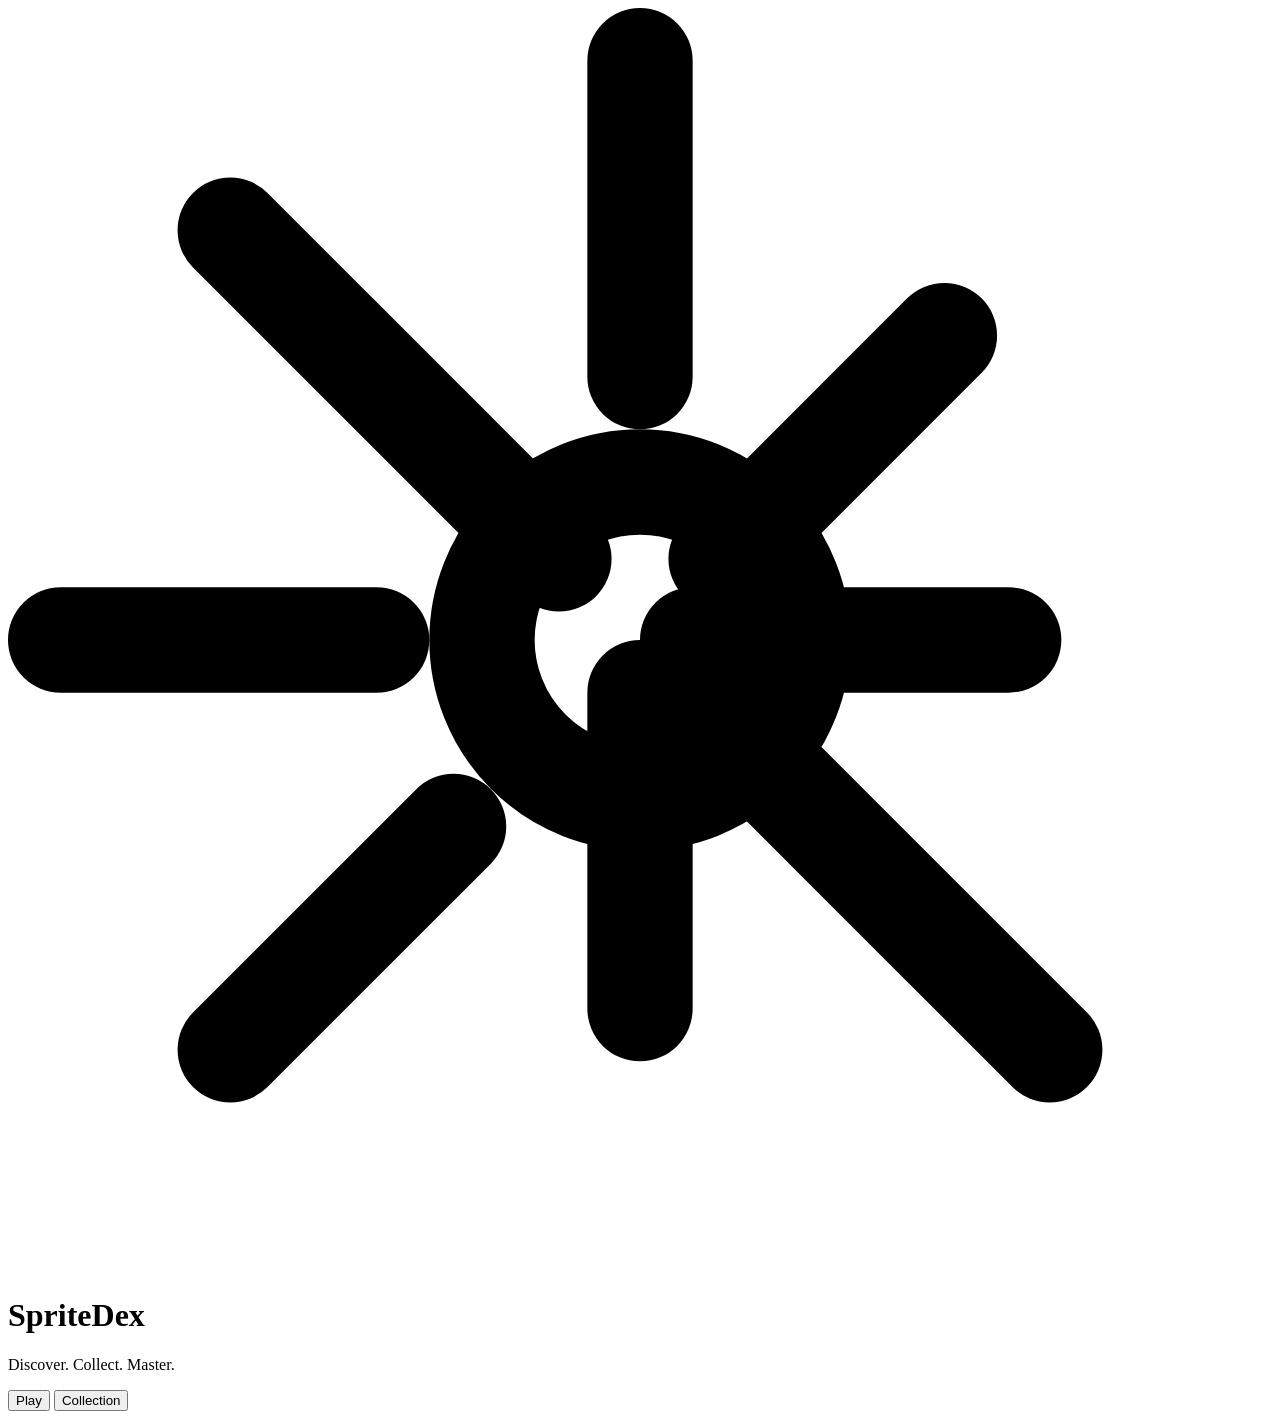
==== index.html @ acca2edb "Add HTML with settings gear icon" ====
<!DOCTYPE html>
<html lang="en">
<head>
    <meta charset="UTF-8">
    <meta name="viewport" content="width=device-width, initial-scale=1.0">
    <title>SpriteDex</title>
    <link rel="stylesheet" href="styles.css">
</head>
<body>
    <div class="container">
        <!-- Settings Gear Icon -->
        <div class="settings-icon">
            <svg viewBox="0 0 24 24" fill="none" stroke="currentColor" stroke-width="2" stroke-linecap="round" stroke-linejoin="round">
                <circle cx="12" cy="12" r="3"></circle>
                <path d="M12 1v6m0 6v6M4.22 4.22l4.24 4.24m5.08 5.08l4.24 4.24M1 12h6m6 0h6M4.22 19.78l4.24-4.24m5.08-5.08l4.24-4.24M19.78 19.78l-4.24-4.24m-5.08-5.08l-4.24-4.24"></path>
            </svg>
        </div>

        <!-- Main Content -->
        <div class="content">
            <h1 class="title">SpriteDex</h1>
            <p class="subtitle">Discover. Collect. Master.</p>
            
            <div class="button-group">
                <button class="btn btn-primary">Play</button>
                <button class="btn btn-secondary">Collection</button>
            </div>
        </div>
    </div>
</body>
</html>
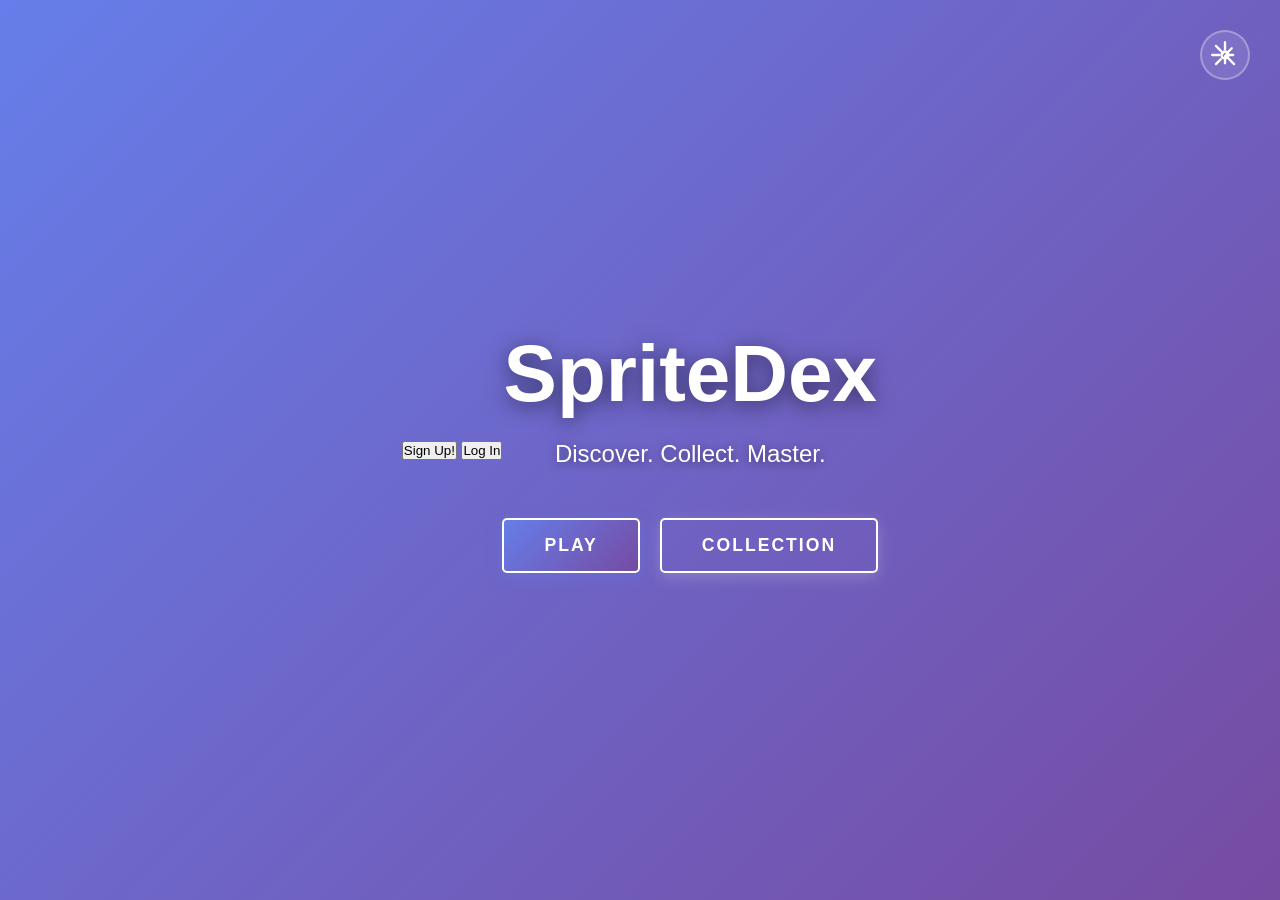
==== commit 80681b1c: "Add Sign Up and Log In buttons to header" ====
--- a/index.html
+++ b/index.html
@@ -16,6 +16,12 @@
             </svg>
         </div>
 
+        <!-- Auth Buttons (Top Right) -->
+        <div class="auth-buttons">
+            <button class="auth-btn auth-signup">Sign Up!</button>
+            <button class="auth-btn auth-login">Log In</button>
+        </div>
+
         <!-- Main Content -->
         <div class="content">
             <h1 class="title">SpriteDex</h1>
--- a/styles.css
+++ b/styles.css
@@ -0,0 +1,185 @@
+* {
+    margin: 0;
+    padding: 0;
+    box-sizing: border-box;
+}
+
+body {
+    font-family: 'Arial', sans-serif;
+    background: linear-gradient(135deg, #667eea 0%, #764ba2 100%);
+    min-height: 100vh;
+    display: flex;
+    justify-content: center;
+    align-items: center;
+    overflow: hidden;
+}
+
+.container {
+    position: relative;
+    width: 100%;
+    height: 100vh;
+    display: flex;
+    justify-content: center;
+    align-items: center;
+}
+
+/* Settings Gear Icon */
+.settings-icon {
+    position: absolute;
+    top: 30px;
+    right: 30px;
+    width: 50px;
+    height: 50px;
+    background: rgba(255, 255, 255, 0.1);
+    border: 2px solid rgba(255, 255, 255, 0.3);
+    border-radius: 50%;
+    display: flex;
+    justify-content: center;
+    align-items: center;
+    cursor: pointer;
+    transition: all 0.3s ease;
+    color: #fff;
+    z-index: 100;
+}
+
+.settings-icon:hover {
+    background: rgba(255, 255, 255, 0.2);
+    border-color: rgba(255, 255, 255, 0.6);
+    transform: rotate(90deg);
+    box-shadow: 0 0 20px rgba(255, 255, 255, 0.4);
+}
+
+.settings-icon svg {
+    width: 28px;
+    height: 28px;
+}
+
+/* Main Content */
+.content {
+    text-align: center;
+    color: white;
+    z-index: 10;
+}
+
+.title {
+    font-size: 5rem;
+    font-weight: bold;
+    margin-bottom: 20px;
+    text-shadow: 0 4px 20px rgba(0, 0, 0, 0.5);
+    animation: slideDown 0.8s ease-out;
+}
+
+.subtitle {
+    font-size: 1.5rem;
+    margin-bottom: 50px;
+    text-shadow: 0 2px 10px rgba(0, 0, 0, 0.4);
+    animation: fadeIn 1s ease-out 0.3s both;
+}
+
+/* Buttons */
+.button-group {
+    display: flex;
+    gap: 20px;
+    justify-content: center;
+    animation: fadeIn 1s ease-out 0.6s both;
+}
+
+.btn {
+    padding: 15px 40px;
+    font-size: 1.1rem;
+    font-weight: bold;
+    border: none;
+    border-radius: 5px;
+    cursor: pointer;
+    transition: all 0.3s ease;
+    text-transform: uppercase;
+    letter-spacing: 2px;
+}
+
+.btn-primary {
+    background: linear-gradient(135deg, #667eea 0%, #764ba2 100%);
+    color: white;
+    border: 2px solid white;
+    box-shadow: 0 4px 15px rgba(102, 126, 234, 0.4);
+}
+
+.btn-primary:hover {
+    transform: scale(1.05);
+    box-shadow: 0 6px 25px rgba(102, 126, 234, 0.6);
+    background: linear-gradient(135deg, #764ba2 0%, #667eea 100%);
+}
+
+.btn-primary:active {
+    transform: scale(0.98);
+}
+
+.btn-secondary {
+    background: transparent;
+    color: white;
+    border: 2px solid white;
+    box-shadow: 0 4px 15px rgba(255, 255, 255, 0.2);
+}
+
+.btn-secondary:hover {
+    background: rgba(255, 255, 255, 0.1);
+    transform: scale(1.05);
+    box-shadow: 0 6px 25px rgba(255, 255, 255, 0.4);
+}
+
+.btn-secondary:active {
+    transform: scale(0.98);
+}
+
+/* Animations */
+@keyframes slideDown {
+    from {
+        opacity: 0;
+        transform: translateY(-50px);
+    }
+    to {
+        opacity: 1;
+        transform: translateY(0);
+    }
+}
+
+@keyframes fadeIn {
+    from {
+        opacity: 0;
+    }
+    to {
+        opacity: 1;
+    }
+}
+
+/* Responsive Design */
+@media (max-width: 768px) {
+    .title {
+        font-size: 3rem;
+    }
+
+    .subtitle {
+        font-size: 1.2rem;
+    }
+
+    .button-group {
+        flex-direction: column;
+        gap: 15px;
+    }
+
+    .btn {
+        padding: 12px 30px;
+        font-size: 1rem;
+    }
+
+    .settings-icon {
+        width: 40px;
+        height: 40px;
+        top: 20px;
+        right: 20px;
+    }
+
+    .settings-icon svg {
+        width: 24px;
+        height: 24px;
+    }
+}
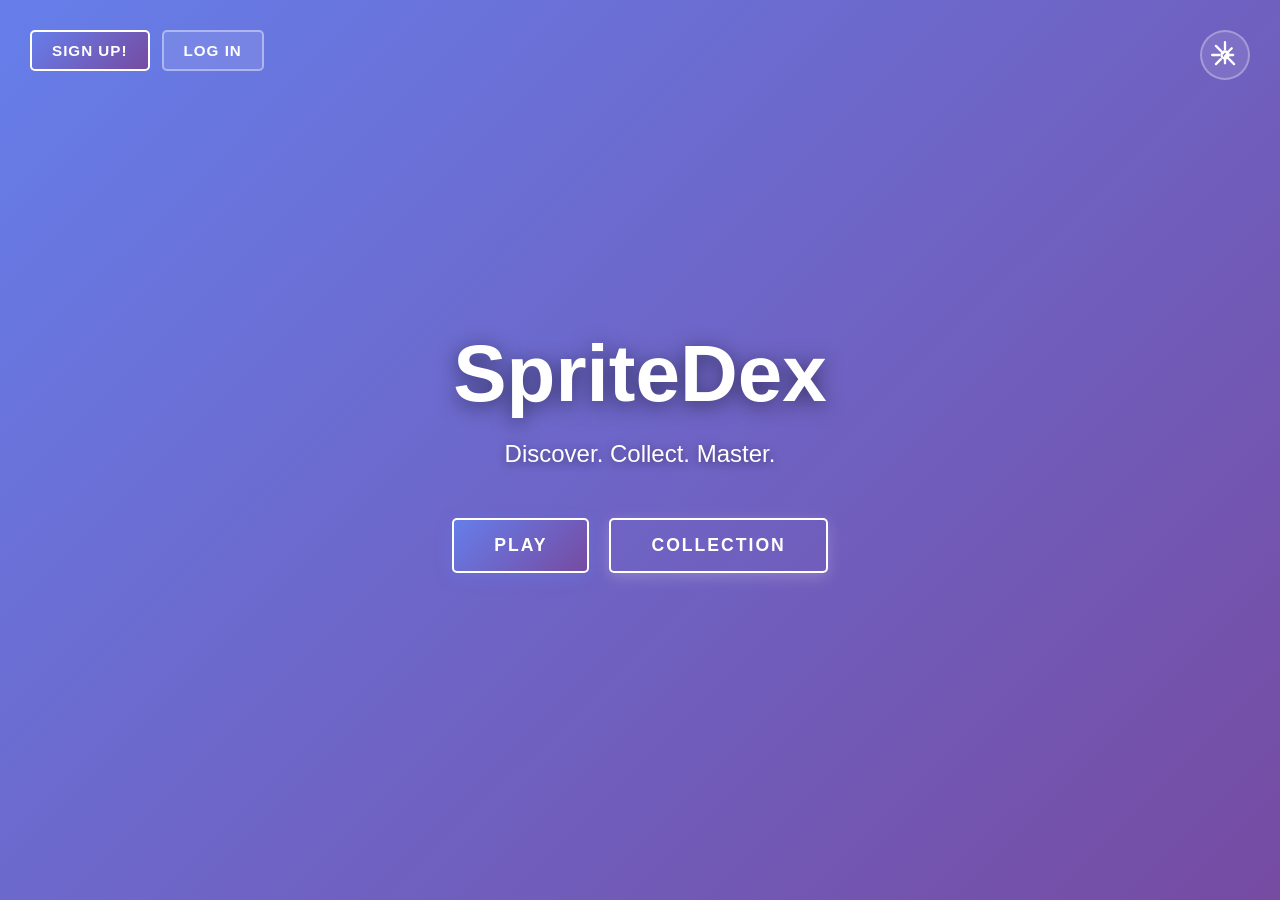
==== commit bf0b59e2: "Fix settings menu z-index by moving it outside container" ====
--- a/index.html
+++ b/index.html
@@ -7,16 +7,32 @@
     <link rel="stylesheet" href="styles.css">
 </head>
 <body>
+    <!-- Settings Menu (Moved Outside Container) -->
+    <div class="settings-menu" id="settingsMenu">
+        <div class="menu-header">
+            <h3>Settings</h3>
+            <span class="menu-close" onclick="toggleMenu()">✕</span>
+        </div>
+        <ul class="menu-list">
+            <li><a href="#settings" onclick="handleMenuClick('settings')">⚙️ Settings</a></li>
+            <li><a href="#profile" onclick="handleMenuClick('profile')">👤 Profile</a></li>
+            <li><a href="#about" onclick="handleMenuClick('about')">ℹ️ About</a></li>
+            <li><a href="#help" onclick="handleMenuClick('help')">❓ Help</a></li>
+            <li class="divider"></li>
+            <li><a href="#logout" onclick="handleMenuClick('logout')" class="logout">🚪 Logout</a></li>
+        </ul>
+    </div>
+
     <div class="container">
         <!-- Settings Gear Icon -->
-        <div class="settings-icon">
+        <div class="settings-icon" onclick="toggleMenu()">
             <svg viewBox="0 0 24 24" fill="none" stroke="currentColor" stroke-width="2" stroke-linecap="round" stroke-linejoin="round">
                 <circle cx="12" cy="12" r="3"></circle>
                 <path d="M12 1v6m0 6v6M4.22 4.22l4.24 4.24m5.08 5.08l4.24 4.24M1 12h6m6 0h6M4.22 19.78l4.24-4.24m5.08-5.08l4.24-4.24M19.78 19.78l-4.24-4.24m-5.08-5.08l-4.24-4.24"></path>
             </svg>
         </div>
 
-        <!-- Auth Buttons (Top Right) -->
+        <!-- Auth Buttons (Top Left) -->
         <div class="auth-buttons">
             <button class="auth-btn auth-signup">Sign Up!</button>
             <button class="auth-btn auth-login">Log In</button>
@@ -33,5 +49,7 @@
             </div>
         </div>
     </div>
+
+    <script src="script.js"></script>
 </body>
 </html>
--- a/styles.css
+++ b/styles.css
@@ -25,7 +25,7 @@
 
 /* Settings Gear Icon */
 .settings-icon {
-    position: absolute;
+    position: fixed;
     top: 30px;
     right: 30px;
     width: 50px;
@@ -52,6 +52,146 @@
 .settings-icon svg {
     width: 28px;
     height: 28px;
+}
+
+/* Settings Menu */
+.settings-menu {
+    position: fixed;
+    top: 90px;
+    right: 30px;
+    width: 250px;
+    background: rgba(20, 10, 40, 0.95);
+    border: 2px solid rgba(255, 255, 255, 0.3);
+    border-radius: 10px;
+    box-shadow: 0 10px 40px rgba(0, 0, 0, 0.5);
+    backdrop-filter: blur(10px);
+    opacity: 0;
+    visibility: hidden;
+    transform: translateY(-10px);
+    transition: all 0.3s ease;
+    z-index: 9999;
+}
+
+.settings-menu.active {
+    opacity: 1;
+    visibility: visible;
+    transform: translateY(0);
+}
+
+.menu-header {
+    display: flex;
+    justify-content: space-between;
+    align-items: center;
+    padding: 15px 20px;
+    border-bottom: 1px solid rgba(255, 255, 255, 0.2);
+    color: white;
+}
+
+.menu-header h3 {
+    font-size: 1.2rem;
+    font-weight: bold;
+}
+
+.menu-close {
+    cursor: pointer;
+    font-size: 1.5rem;
+    transition: all 0.3s ease;
+    color: rgba(255, 255, 255, 0.7);
+}
+
+.menu-close:hover {
+    color: white;
+    transform: rotate(90deg);
+}
+
+.menu-list {
+    list-style: none;
+    padding: 10px 0;
+}
+
+.menu-list li {
+    margin: 0;
+}
+
+.menu-list a {
+    display: block;
+    padding: 12px 20px;
+    color: rgba(255, 255, 255, 0.8);
+    text-decoration: none;
+    transition: all 0.3s ease;
+    cursor: pointer;
+}
+
+.menu-list a:hover {
+    background: rgba(255, 255, 255, 0.1);
+    color: white;
+    padding-left: 25px;
+}
+
+.menu-list a.logout {
+    color: #ff6b6b;
+}
+
+.menu-list a.logout:hover {
+    background: rgba(255, 107, 107, 0.1);
+    color: #ff8787;
+}
+
+.menu-list .divider {
+    height: 1px;
+    background: rgba(255, 255, 255, 0.1);
+    margin: 5px 0;
+}
+
+/* Auth Buttons */
+.auth-buttons {
+    position: fixed;
+    top: 30px;
+    left: 30px;
+    display: flex;
+    gap: 12px;
+    z-index: 100;
+}
+
+.auth-btn {
+    padding: 10px 20px;
+    font-size: 0.95rem;
+    font-weight: bold;
+    border: 2px solid rgba(255, 255, 255, 0.4);
+    background: rgba(255, 255, 255, 0.1);
+    color: white;
+    border-radius: 5px;
+    cursor: pointer;
+    transition: all 0.3s ease;
+    text-transform: uppercase;
+    letter-spacing: 1px;
+}
+
+.auth-signup {
+    background: linear-gradient(135deg, #667eea 0%, #764ba2 100%);
+    border: 2px solid white;
+}
+
+.auth-signup:hover {
+    background: linear-gradient(135deg, #764ba2 0%, #667eea 100%);
+    box-shadow: 0 4px 15px rgba(255, 255, 255, 0.3);
+    transform: translateY(-2px);
+}
+
+.auth-login {
+    background: rgba(255, 255, 255, 0.1);
+    border: 2px solid rgba(255, 255, 255, 0.4);
+}
+
+.auth-login:hover {
+    background: rgba(255, 255, 255, 0.2);
+    border-color: rgba(255, 255, 255, 0.7);
+    box-shadow: 0 4px 15px rgba(255, 255, 255, 0.2);
+    transform: translateY(-2px);
+}
+
+.auth-btn:active {
+    transform: translateY(0);
 }
 
 /* Main Content */
@@ -182,4 +322,21 @@
         width: 24px;
         height: 24px;
     }
-}
+
+    .settings-menu {
+        top: 70px;
+        right: 20px;
+        width: 200px;
+    }
+
+    .auth-buttons {
+        top: 20px;
+        left: 20px;
+        gap: 8px;
+    }
+
+    .auth-btn {
+        padding: 8px 15px;
+        font-size: 0.85rem;
+    }
+}
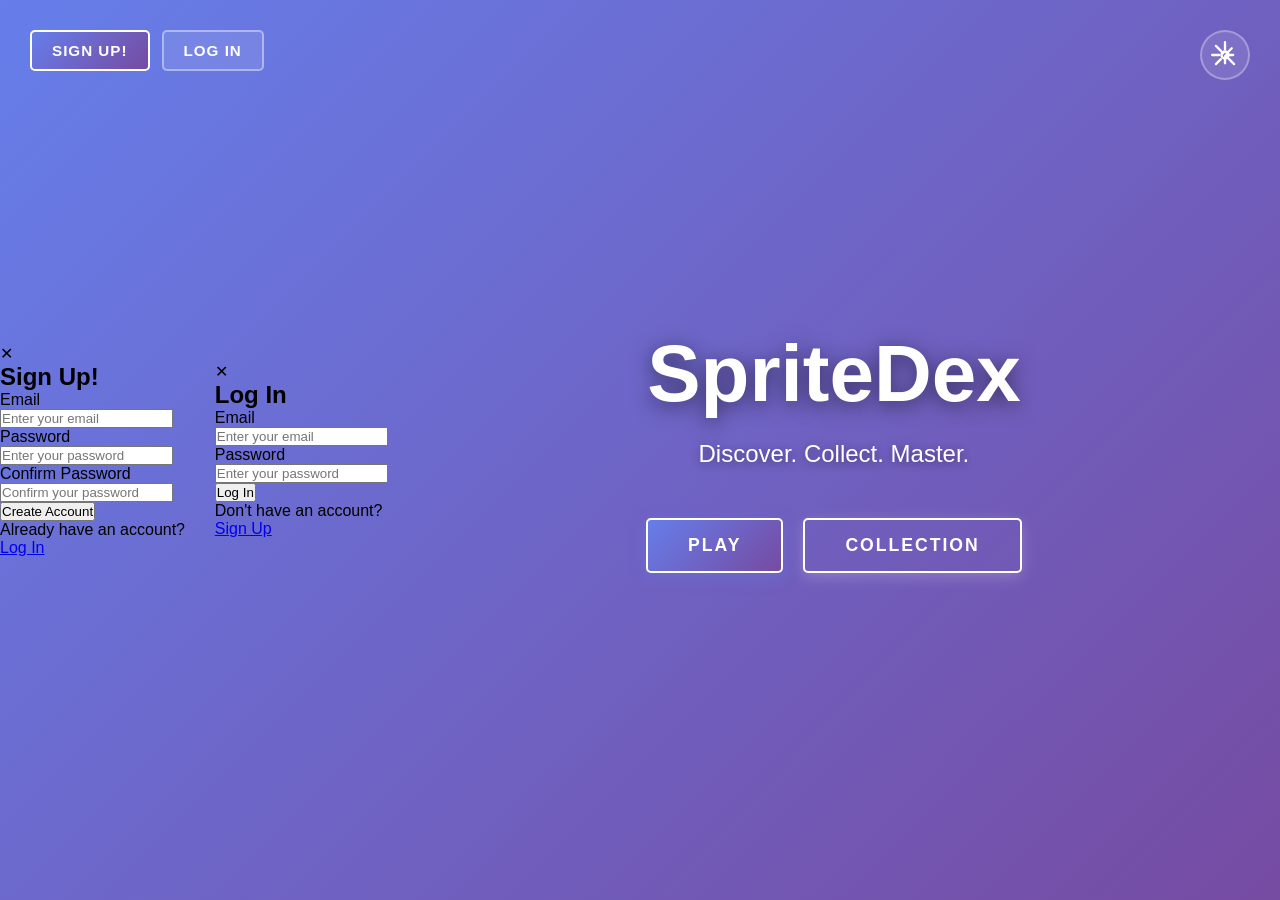
==== commit 461232ad: "Add Sign Up and Log In modals to HTML" ====
--- a/index.html
+++ b/index.html
@@ -23,6 +23,50 @@
         </ul>
     </div>
 
+    <!-- Sign Up Modal -->
+    <div class="modal" id="signupModal">
+        <div class="modal-content">
+            <span class="modal-close" onclick="closeSignUp()">✕</span>
+            <h2>Sign Up!</h2>
+            <form id="signupForm">
+                <div class="form-group">
+                    <label for="signup-email">Email</label>
+                    <input type="email" id="signup-email" required placeholder="Enter your email">
+                </div>
+                <div class="form-group">
+                    <label for="signup-password">Password</label>
+                    <input type="password" id="signup-password" required placeholder="Enter your password">
+                </div>
+                <div class="form-group">
+                    <label for="signup-confirm">Confirm Password</label>
+                    <input type="password" id="signup-confirm" required placeholder="Confirm your password">
+                </div>
+                <button type="submit" class="form-btn">Create Account</button>
+            </form>
+            <p class="form-footer">Already have an account? <a href="#" onclick="switchToLogin()">Log In</a></p>
+        </div>
+    </div>
+
+    <!-- Log In Modal -->
+    <div class="modal" id="loginModal">
+        <div class="modal-content">
+            <span class="modal-close" onclick="closeLogin()">✕</span>
+            <h2>Log In</h2>
+            <form id="loginForm">
+                <div class="form-group">
+                    <label for="login-email">Email</label>
+                    <input type="email" id="login-email" required placeholder="Enter your email">
+                </div>
+                <div class="form-group">
+                    <label for="login-password">Password</label>
+                    <input type="password" id="login-password" required placeholder="Enter your password">
+                </div>
+                <button type="submit" class="form-btn">Log In</button>
+            </form>
+            <p class="form-footer">Don't have an account? <a href="#" onclick="switchToSignUp()">Sign Up</a></p>
+        </div>
+    </div>
+
     <div class="container">
         <!-- Settings Gear Icon -->
         <div class="settings-icon" onclick="toggleMenu()">
@@ -34,8 +78,8 @@
 
         <!-- Auth Buttons (Top Left) -->
         <div class="auth-buttons">
-            <button class="auth-btn auth-signup">Sign Up!</button>
-            <button class="auth-btn auth-login">Log In</button>
+            <button class="auth-btn auth-signup" onclick="openSignUp()">Sign Up!</button>
+            <button class="auth-btn auth-login" onclick="openLogin()">Log In</button>
         </div>
 
         <!-- Main Content -->
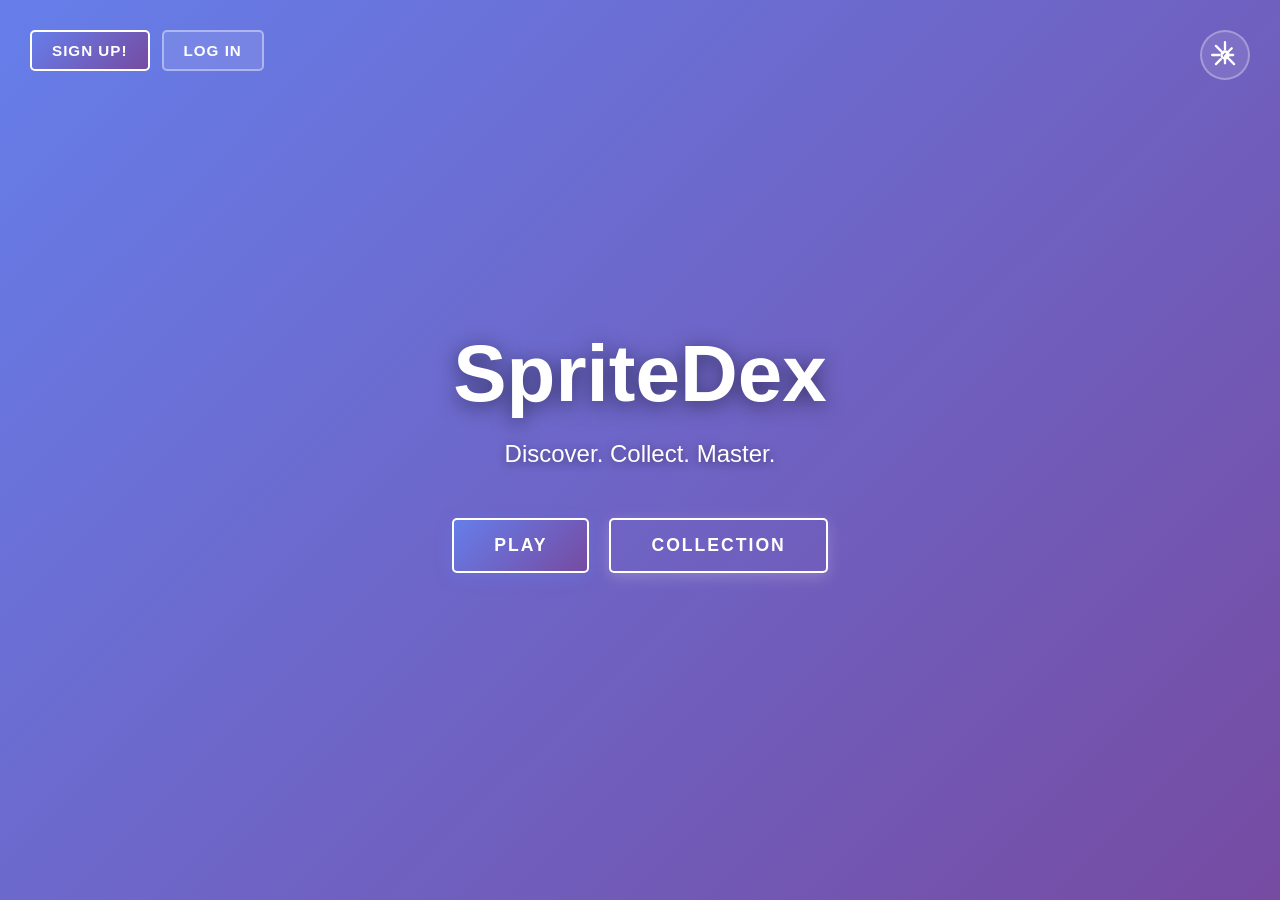
==== commit 11b78602: "Add saved accounts section to login modal" ====
--- a/index.html
+++ b/index.html
@@ -52,18 +52,26 @@
         <div class="modal-content">
             <span class="modal-close" onclick="closeLogin()">✕</span>
             <h2>Log In</h2>
-            <form id="loginForm">
-                <div class="form-group">
-                    <label for="login-email">Email</label>
-                    <input type="email" id="login-email" required placeholder="Enter your email">
+            <div class="login-container">
+                <div class="login-form-section">
+                    <form id="loginForm">
+                        <div class="form-group">
+                            <label for="login-email">Email</label>
+                            <input type="email" id="login-email" required placeholder="Enter your email">
+                        </div>
+                        <div class="form-group">
+                            <label for="login-password">Password</label>
+                            <input type="password" id="login-password" required placeholder="Enter your password">
+                        </div>
+                        <button type="submit" class="form-btn">Log In</button>
+                    </form>
+                    <p class="form-footer">Don't have an account? <a href="#" onclick="switchToSignUp()">Sign Up</a></p>
                 </div>
-                <div class="form-group">
-                    <label for="login-password">Password</label>
-                    <input type="password" id="login-password" required placeholder="Enter your password">
+                <div class="accounts-section">
+                    <h3>Saved Accounts</h3>
+                    <div id="accountsList"></div>
                 </div>
-                <button type="submit" class="form-btn">Log In</button>
-            </form>
-            <p class="form-footer">Don't have an account? <a href="#" onclick="switchToSignUp()">Sign Up</a></p>
+            </div>
         </div>
     </div>
 
@@ -88,7 +96,7 @@
             <p class="subtitle">Discover. Collect. Master.</p>
             
             <div class="button-group">
-                <button class="btn btn-primary">Play</button>
+                <button class="btn btn-primary" onclick="goToMainMenu()">Play</button>
                 <button class="btn btn-secondary">Collection</button>
             </div>
         </div>
--- a/styles.css
+++ b/styles.css
@@ -143,6 +143,222 @@
     margin: 5px 0;
 }
 
+/* Modals */
+.modal {
+    position: fixed;
+    top: 0;
+    left: 0;
+    width: 100%;
+    height: 100%;
+    background: rgba(0, 0, 0, 0.6);
+    display: none;
+    justify-content: center;
+    align-items: center;
+    z-index: 5000;
+    animation: fadeIn 0.3s ease;
+    overflow-y: auto;
+}
+
+.modal.show {
+    display: flex;
+}
+
+.modal-content {
+    background: rgba(20, 10, 40, 0.95);
+    border: 2px solid rgba(255, 255, 255, 0.3);
+    border-radius: 15px;
+    padding: 40px;
+    width: 90%;
+    max-width: 500px;
+    position: relative;
+    backdrop-filter: blur(10px);
+    box-shadow: 0 10px 40px rgba(0, 0, 0, 0.5);
+    animation: slideDown 0.3s ease;
+    margin: auto;
+}
+
+.modal-close {
+    position: absolute;
+    top: 15px;
+    right: 20px;
+    font-size: 1.8rem;
+    cursor: pointer;
+    color: rgba(255, 255, 255, 0.7);
+    transition: all 0.3s ease;
+}
+
+.modal-close:hover {
+    color: white;
+    transform: rotate(90deg);
+}
+
+.modal-content h2 {
+    color: white;
+    margin-bottom: 25px;
+    text-align: center;
+    font-size: 1.8rem;
+}
+
+/* Login Container */
+.login-container {
+    display: flex;
+    gap: 20px;
+    align-items: flex-start;
+}
+
+.login-form-section {
+    flex: 1;
+}
+
+.accounts-section {
+    flex: 1;
+    border-left: 1px solid rgba(255, 255, 255, 0.2);
+    padding-left: 20px;
+}
+
+.accounts-section h3 {
+    color: white;
+    font-size: 1rem;
+    margin-bottom: 15px;
+    text-align: center;
+}
+
+#accountsList {
+    display: flex;
+    flex-direction: column;
+    gap: 10px;
+    max-height: 300px;
+    overflow-y: auto;
+}
+
+.account-item {
+    background: rgba(255, 255, 255, 0.1);
+    border: 1px solid rgba(255, 255, 255, 0.2);
+    border-radius: 8px;
+    padding: 10px;
+    transition: all 0.3s ease;
+}
+
+.account-item:hover {
+    background: rgba(255, 255, 255, 0.15);
+    border-color: rgba(255, 255, 255, 0.4);
+}
+
+.account-info {
+    display: flex;
+    justify-content: space-between;
+    align-items: center;
+}
+
+.account-email {
+    color: rgba(255, 255, 255, 0.9);
+    font-size: 0.9rem;
+    word-break: break-all;
+    flex: 1;
+}
+
+.account-remove {
+    background: rgba(255, 107, 107, 0.3);
+    border: 1px solid #ff6b6b;
+    color: #ff8787;
+    width: 28px;
+    height: 28px;
+    border-radius: 50%;
+    cursor: pointer;
+    display: flex;
+    align-items: center;
+    justify-content: center;
+    font-size: 1.2rem;
+    transition: all 0.3s ease;
+    flex-shrink: 0;
+    margin-left: 8px;
+    padding: 0;
+}
+
+.account-remove:hover {
+    background: rgba(255, 107, 107, 0.5);
+    transform: rotate(90deg);
+}
+
+/* Form Styles */
+.form-group {
+    margin-bottom: 20px;
+}
+
+.form-group label {
+    display: block;
+    color: rgba(255, 255, 255, 0.9);
+    margin-bottom: 8px;
+    font-weight: bold;
+    font-size: 0.95rem;
+}
+
+.form-group input {
+    width: 100%;
+    padding: 12px 15px;
+    background: rgba(255, 255, 255, 0.1);
+    border: 2px solid rgba(255, 255, 255, 0.3);
+    border-radius: 8px;
+    color: white;
+    font-size: 1rem;
+    transition: all 0.3s ease;
+}
+
+.form-group input:focus {
+    outline: none;
+    background: rgba(255, 255, 255, 0.15);
+    border-color: rgba(255, 255, 255, 0.6);
+    box-shadow: 0 0 15px rgba(102, 126, 234, 0.3);
+}
+
+.form-group input::placeholder {
+    color: rgba(255, 255, 255, 0.5);
+}
+
+.form-btn {
+    width: 100%;
+    padding: 12px 20px;
+    background: linear-gradient(135deg, #667eea 0%, #764ba2 100%);
+    color: white;
+    border: 2px solid white;
+    border-radius: 8px;
+    font-size: 1rem;
+    font-weight: bold;
+    cursor: pointer;
+    transition: all 0.3s ease;
+    text-transform: uppercase;
+    letter-spacing: 1px;
+}
+
+.form-btn:hover {
+    transform: translateY(-2px);
+    box-shadow: 0 6px 20px rgba(102, 126, 234, 0.4);
+}
+
+.form-btn:active {
+    transform: translateY(0);
+}
+
+.form-footer {
+    margin-top: 20px;
+    text-align: center;
+    color: rgba(255, 255, 255, 0.8);
+    font-size: 0.95rem;
+}
+
+.form-footer a {
+    color: #667eea;
+    text-decoration: none;
+    font-weight: bold;
+    cursor: pointer;
+    transition: all 0.3s ease;
+}
+
+.form-footer a:hover {
+    color: #764ba2;
+    text-decoration: underline;
+}
+
 /* Auth Buttons */
 .auth-buttons {
     position: fixed;
@@ -270,6 +486,77 @@
     transform: scale(0.98);
 }
 
+/* Main Menu Buttons */
+.menu-buttons {
+    display: flex;
+    flex-direction: column;
+    gap: 20px;
+    justify-content: center;
+    animation: fadeIn 1s ease-out 0.6s both;
+    max-width: 400px;
+    margin: 0 auto;
+}
+
+.menu-btn {
+    padding: 15px 30px;
+    font-size: 1.1rem;
+    font-weight: bold;
+    border: 2px solid white;
+    border-radius: 8px;
+    cursor: pointer;
+    transition: all 0.3s ease;
+    text-transform: uppercase;
+    letter-spacing: 1px;
+    display: flex;
+    align-items: center;
+    justify-content: center;
+    gap: 10px;
+    color: white;
+}
+
+.menu-btn:hover {
+    transform: translateY(-3px);
+}
+
+.menu-btn:active {
+    transform: translateY(-1px);
+}
+
+.menu-btn-primary {
+    background: linear-gradient(135deg, #667eea 0%, #764ba2 100%);
+    box-shadow: 0 4px 15px rgba(102, 126, 234, 0.4);
+}
+
+.menu-btn-primary:hover {
+    box-shadow: 0 8px 25px rgba(102, 126, 234, 0.6);
+    background: linear-gradient(135deg, #764ba2 0%, #667eea 100%);
+}
+
+.menu-btn-secondary {
+    background: rgba(255, 255, 255, 0.1);
+    box-shadow: 0 4px 15px rgba(255, 255, 255, 0.2);
+}
+
+.menu-btn-secondary:hover {
+    background: rgba(255, 255, 255, 0.2);
+    box-shadow: 0 8px 25px rgba(255, 255, 255, 0.3);
+}
+
+.menu-btn-exit {
+    background: rgba(255, 107, 107, 0.2);
+    border-color: #ff6b6b;
+    color: #ff8787;
+}
+
+.menu-btn-exit:hover {
+    background: rgba(255, 107, 107, 0.3);
+    box-shadow: 0 8px 25px rgba(255, 107, 107, 0.3);
+}
+
+.btn-icon {
+    font-size: 1.3rem;
+}
+
 /* Animations */
 @keyframes slideDown {
     from {
@@ -339,4 +626,49 @@
         padding: 8px 15px;
         font-size: 0.85rem;
     }
-}
+
+    .modal-content {
+        padding: 30px 25px;
+        width: 95%;
+        max-width: 95%;
+    }
+
+    .modal-content h2 {
+        font-size: 1.5rem;
+    }
+
+    .form-group input {
+        padding: 10px 12px;
+        font-size: 16px;
+    }
+
+    .menu-btn {
+        padding: 12px 20px;
+        font-size: 0.95rem;
+        gap: 8px;
+    }
+
+    .btn-icon {
+        font-size: 1.1rem;
+    }
+
+    .menu-buttons {
+        max-width: 90%;
+    }
+
+    .login-container {
+        flex-direction: column;
+        gap: 15px;
+    }
+
+    .accounts-section {
+        border-left: none;
+        border-top: 1px solid rgba(255, 255, 255, 0.2);
+        padding-left: 0;
+        padding-top: 15px;
+    }
+
+    #accountsList {
+        max-height: 200px;
+    }
+}
